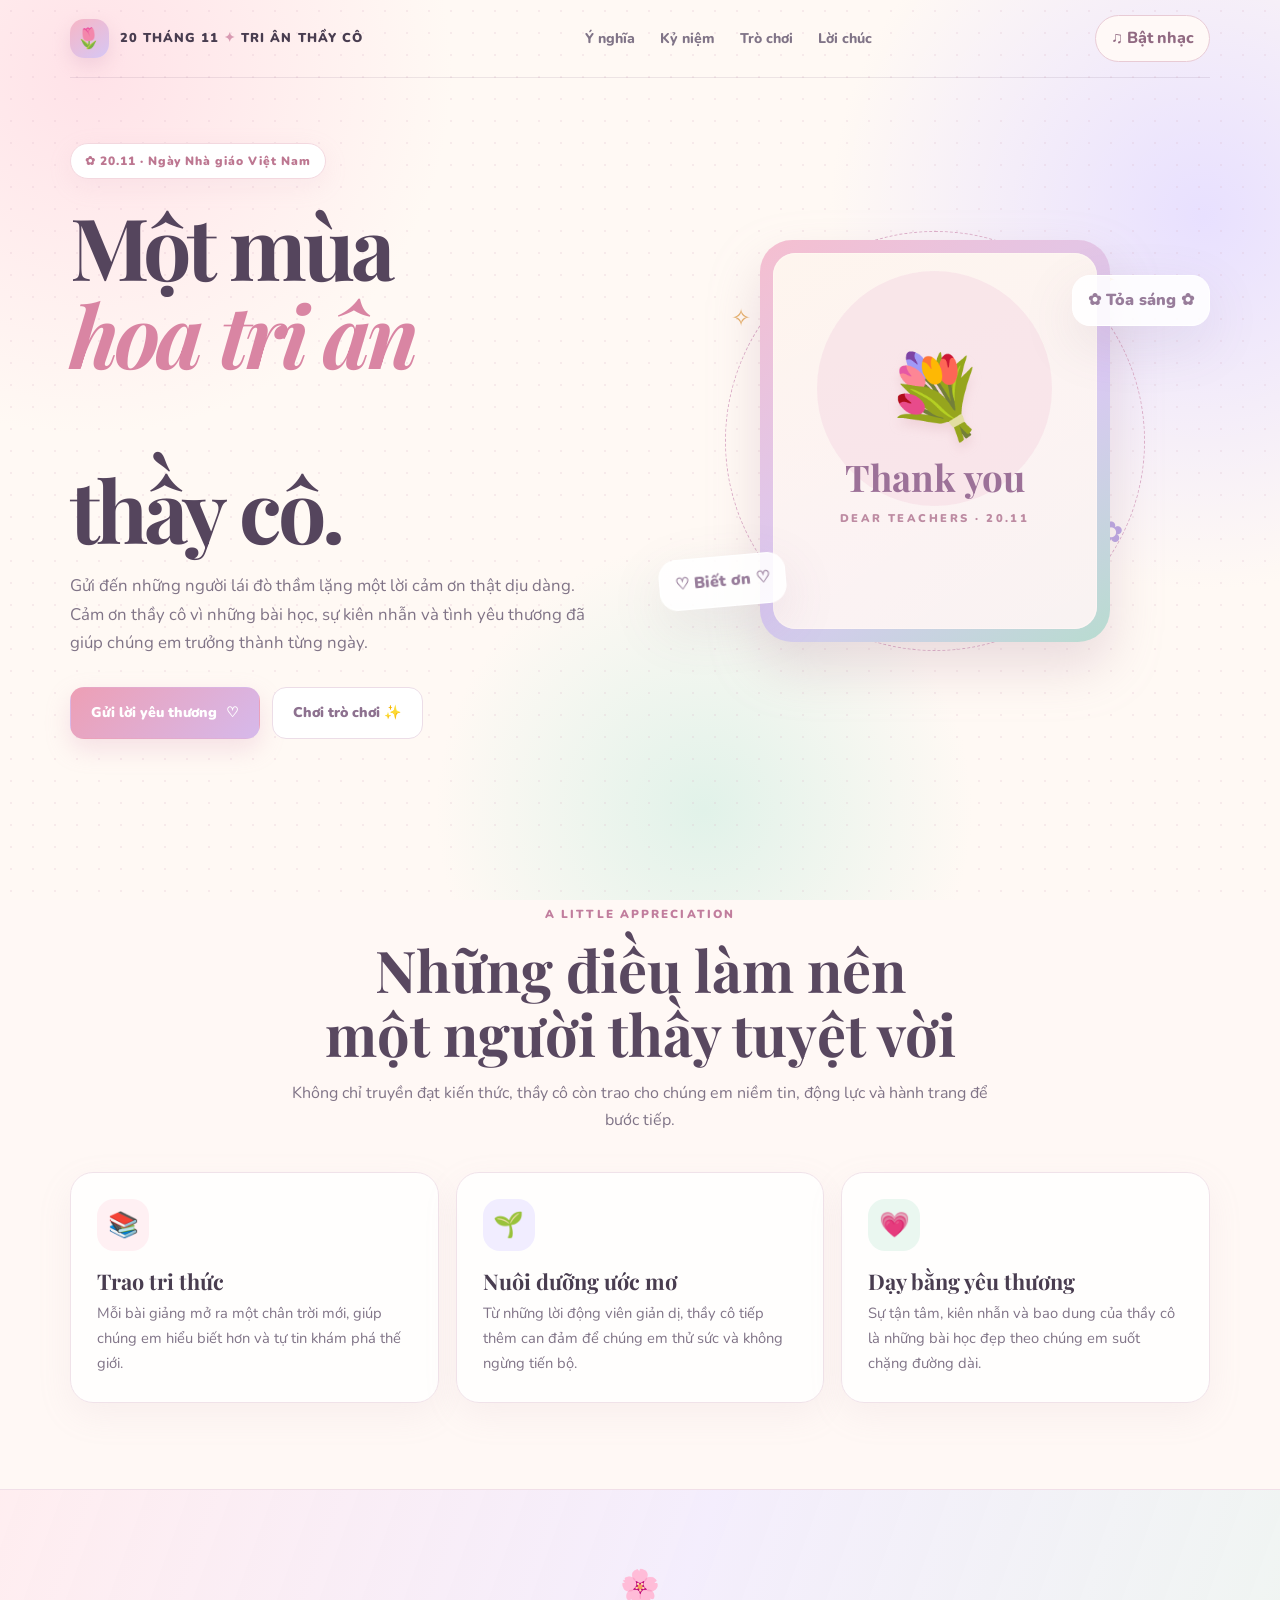
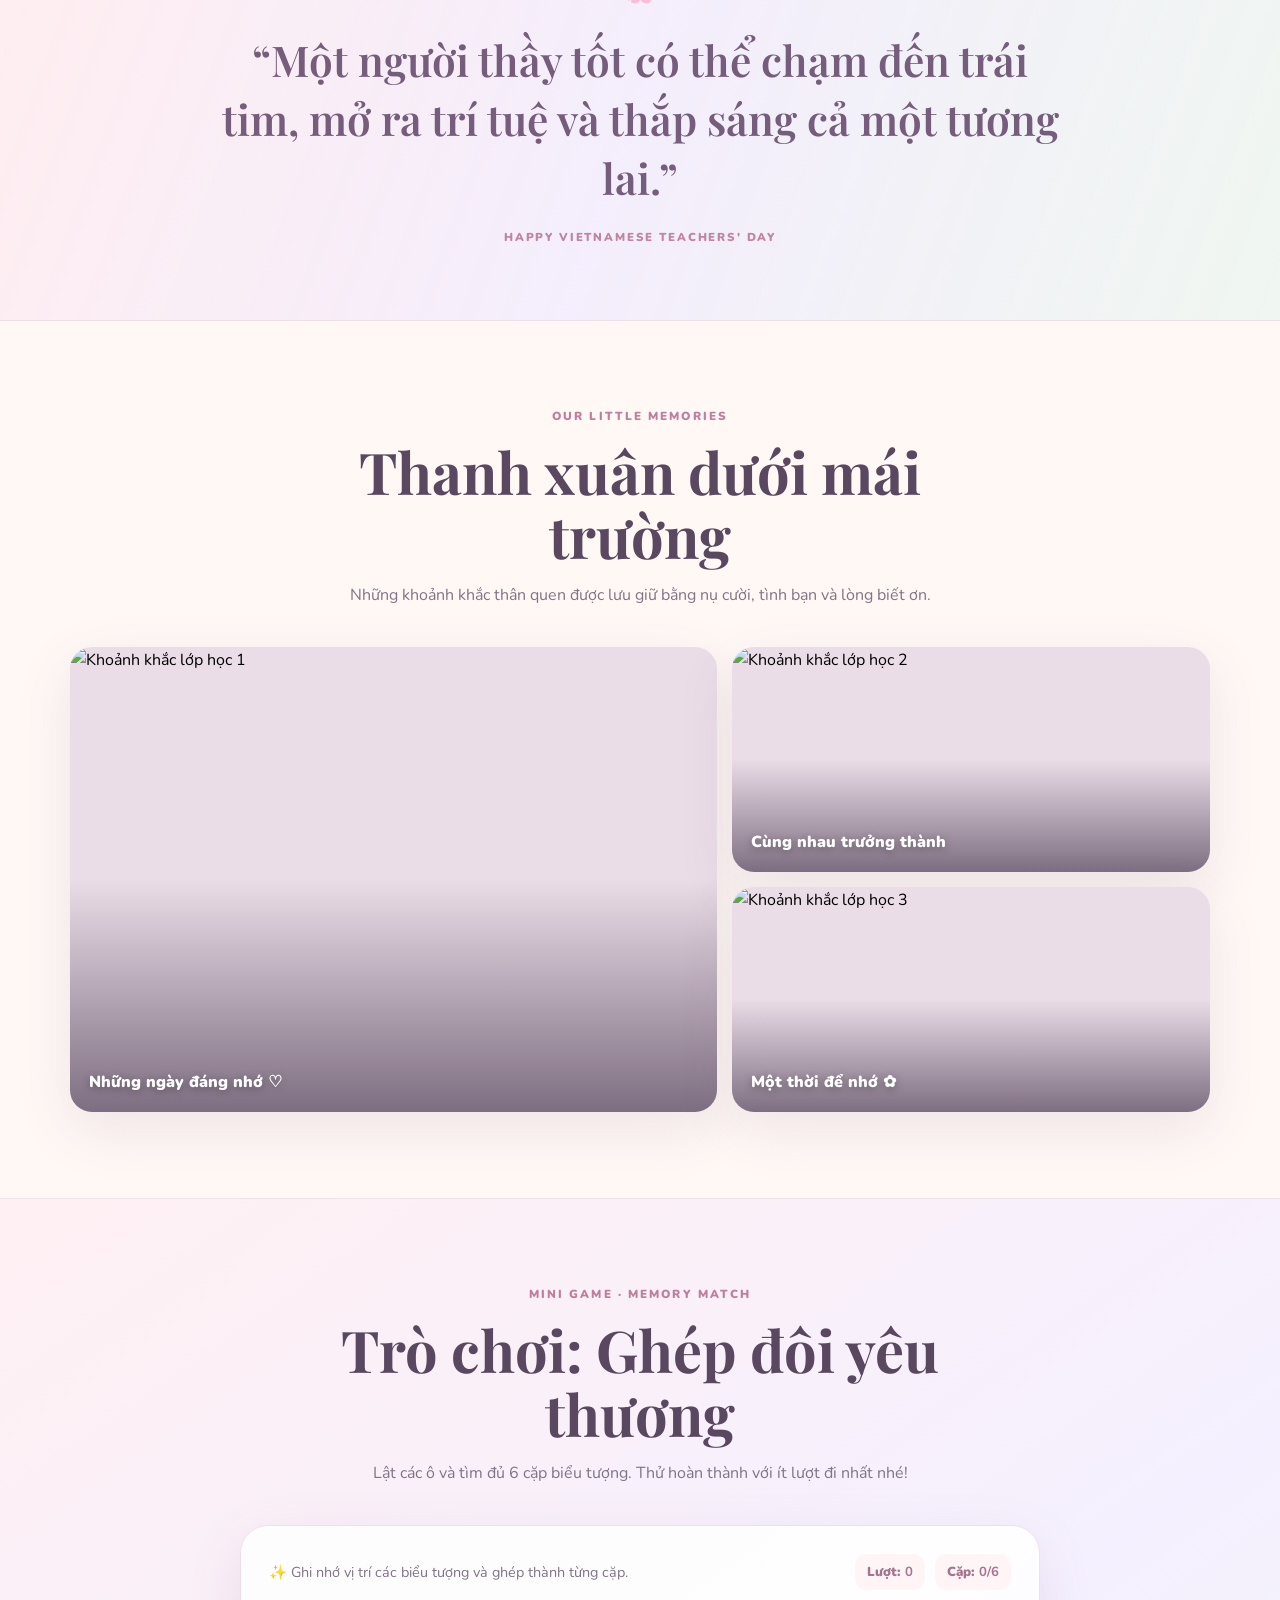
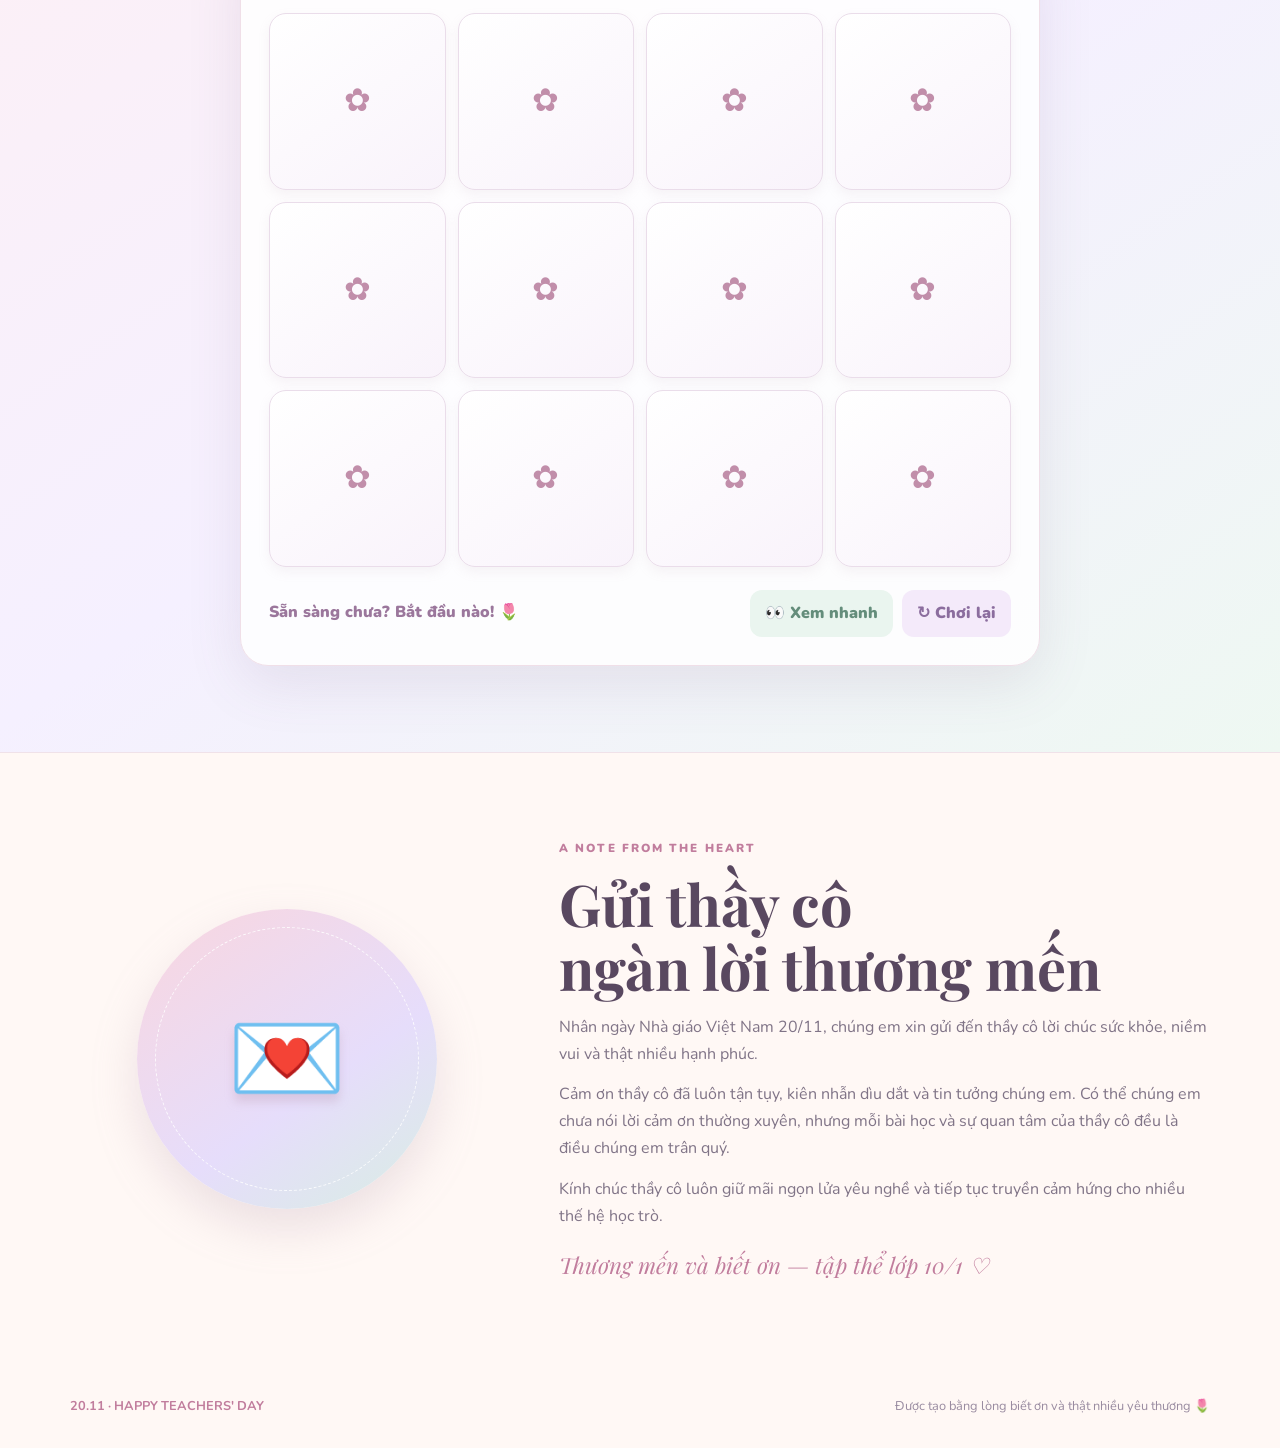
==== website-20-11-cute-pro-game.html @ ac5d414c "Rename index.html to website-20-11-cute-pro-game.html" ====
<!doctype html>
<html lang="vi">
<head>
<meta charset="utf-8">
<meta name="viewport" content="width=device-width,initial-scale=1">
<meta name="theme-color" content="#fff4f0">
<title>20/11 — Gửi ngàn lời tri ân</title>
<meta name="description" content="Một góc nhỏ dễ thương để gửi lời biết ơn đến thầy cô nhân ngày Nhà giáo Việt Nam 20/11.">
<link rel="preconnect" href="https://fonts.googleapis.com">
<link rel="preconnect" href="https://fonts.gstatic.com" crossorigin>
<link href="https://fonts.googleapis.com/css2?family=DM+Sans:wght@400;500;600;700;800&family=Nunito:wght@400;500;600;700;800;900&family=Playfair+Display:wght@600;700&display=swap" rel="stylesheet">
<style>
:root{
 --ink:#493d50;--muted:#807487;--pink:#ef9db2;--pink2:#ffd9df;--lav:#c9b9ec;
 --cream:#fff9ef;--mint:#c7e5d9;--yellow:#f5d995;--white:#fffdfb;
 --shadow:0 18px 55px rgba(119,91,120,.12);--line:rgba(116,91,122,.13);
 --sans:"Nunito","DM Sans",sans-serif;--serif:"Playfair Display",Georgia,serif;
}
*{box-sizing:border-box}html{scroll-behavior:smooth}
body{margin:0;color:var(--ink);font-family:var(--sans);line-height:1.7;overflow-x:hidden;background:#fff8f5}
body:before{content:"";position:fixed;inset:0;z-index:-3;background:
 radial-gradient(circle at 7% 8%,#ffe2e8 0,transparent 25%),
 radial-gradient(circle at 94% 24%,#e8e0ff 0,transparent 27%),
 radial-gradient(circle at 55% 90%,#e1f2e9 0,transparent 25%),#fff9f4}
body:after{content:"";position:fixed;inset:0;z-index:-2;pointer-events:none;opacity:.22;background-image:radial-gradient(#d8b8c7 1px,transparent 1px);background-size:22px 22px}
a{color:inherit;text-decoration:none}button{font:inherit}.wrap{width:min(1140px,calc(100% - 42px));margin:auto}
header{height:78px;display:flex;align-items:center;justify-content:space-between;border-bottom:1px solid var(--line);position:relative;z-index:5}
.brand{display:flex;align-items:center;gap:11px;font-weight:900;letter-spacing:.08em;font-size:.8rem}
.brand-icon{width:39px;height:39px;border-radius:14px;background:linear-gradient(145deg,#f7b6c5,#d6c7f5);display:grid;place-items:center;color:white;font-size:1.25rem;box-shadow:0 7px 18px #d8a9c455}
nav{display:flex;gap:25px;color:var(--muted);font-size:.88rem;font-weight:800}nav a:hover{color:#d87999}
.music{border:1px solid #e8cbd5;background:#fff9f7;color:#916a82;border-radius:99px;padding:9px 15px;font-weight:800;cursor:pointer;transition:.2s}.music:hover{transform:translateY(-2px);box-shadow:var(--shadow)}
.hero{min-height:650px;display:grid;grid-template-columns:1fr 1fr;align-items:center;gap:38px;padding:65px 0 80px;position:relative}
.pill{display:inline-flex;align-items:center;gap:8px;background:#fff;border:1px solid #f3d8df;border-radius:99px;padding:7px 14px;color:#bd7791;font-size:.75rem;font-weight:900;letter-spacing:.08em;box-shadow:0 7px 25px #dcaec022}
h1{font:700 clamp(3.4rem,6.7vw,6.2rem)/1.02 var(--serif);letter-spacing:-.045em;margin:23px 0 20px;color:#55455d}
h1 span{display:block;color:#d985a3;font-style:italic}
.hero p{color:var(--muted);font-size:1.05rem;max-width:520px}
.actions{display:flex;gap:12px;flex-wrap:wrap;margin-top:29px}.btn{display:inline-flex;align-items:center;justify-content:center;gap:9px;padding:13px 20px;border-radius:14px;font-weight:900;font-size:.88rem;transition:.25s;cursor:pointer;border:1px solid transparent}
.btn-primary{background:linear-gradient(135deg,#ed9fb5,#d6b9eb);color:white;box-shadow:0 10px 24px #d99bb744}.btn-primary:hover{transform:translateY(-4px);box-shadow:0 15px 30px #d99bb766}
.btn-soft{background:#fff;border-color:#ecdde7;color:#8d718f}.btn-soft:hover{border-color:#d9bce6;transform:translateY(-3px)}
.hero-art{min-height:475px;position:relative;display:grid;place-items:center}
.art-halo{position:absolute;width:min(420px,88%);aspect-ratio:1;border-radius:50%;border:1px dashed #dcaec8;animation:spin 42s linear infinite}
.art-halo:before,.art-halo:after{content:"✿";position:absolute;color:#e7a3b8;font-size:1.8rem}.art-halo:before{top:8%;left:15%}.art-halo:after{right:5%;bottom:22%;color:#b9a5e2}
@keyframes spin{to{transform:rotate(360deg)}}
.book{width:min(350px,76%);aspect-ratio:4/4.6;position:relative;filter:drop-shadow(0 25px 25px #b18ca044);animation:bob 5s ease-in-out infinite}
@keyframes bob{0%,100%{transform:translateY(0) rotate(-2deg)}50%{transform:translateY(-13px) rotate(1deg)}}
.book-cover{height:100%;border-radius:32px;background:linear-gradient(145deg,#f5bfd0,#d9c9f2 58%,#b8dcd0);padding:13px;position:relative;overflow:hidden}
.book-cover:before{content:"";position:absolute;inset:13px;border:1px solid #ffffffa8;border-radius:23px}
.book-content{height:100%;border-radius:22px;background:linear-gradient(160deg,#fff9f0ed,#fff5f5e8);display:flex;align-items:center;justify-content:center;flex-direction:column;text-align:center;position:relative;overflow:hidden}
.book-content:before{content:"";position:absolute;width:235px;height:235px;border-radius:50%;background:#f8dfe6;top:18px;opacity:.65}
.book-flower{position:relative;font-size:5rem;line-height:1.1;filter:drop-shadow(0 7px 5px #d9a5b044);animation:flower 4s ease-in-out infinite}
@keyframes flower{50%{transform:rotate(8deg) scale(1.06)}}
.book-content strong{position:relative;font:700 2.3rem var(--serif);color:#9c7198;margin-top:10px}.book-content small{position:relative;color:#bd8ba2;font-size:.7rem;font-weight:900;letter-spacing:.22em;margin-top:8px}
.floating{position:absolute;border-radius:18px;background:#ffffffdf;border:1px solid #fff;box-shadow:var(--shadow);padding:11px 15px;color:#987d9b;font-weight:900;animation:bob 4.5s ease-in-out infinite}.float-a{left:0;bottom:15%;transform:rotate(-5deg)}.float-b{right:0;top:15%;animation-delay:-2s}.spark{position:absolute;color:#e6af68;font-size:1.5rem;animation:twinkle 2.4s ease-in-out infinite}.s1{top:12%;right:17%}.s2{bottom:13%;right:18%;animation-delay:1s}.s3{left:13%;top:20%;animation-delay:.6s}
@keyframes twinkle{0%,100%{opacity:.35;transform:scale(.7) rotate(0)}50%{opacity:1;transform:scale(1.25) rotate(25deg)}}
section.content{padding:86px 0}.heading{text-align:center;max-width:700px;margin:0 auto 38px}.eyebrow{font-size:.73rem;color:#c17d9d;font-weight:1000;letter-spacing:.18em;text-transform:uppercase}
h2{font:700 clamp(2.3rem,4.5vw,3.7rem)/1.12 var(--serif);color:#594860;margin:12px 0 14px}.heading p{color:var(--muted);margin:0}
.cards{display:grid;grid-template-columns:repeat(3,1fr);gap:17px}.card{background:#ffffffc9;border:1px solid #f0e2e9;border-radius:23px;padding:26px;box-shadow:0 12px 35px #b89cb01a;transition:.3s}.card:hover{transform:translateY(-8px) rotate(-.5deg);box-shadow:var(--shadow);border-color:#e8c3d3}
.card-icon{width:52px;height:52px;border-radius:17px;display:grid;place-items:center;font-size:1.55rem;background:#fff0f3}.card:nth-child(2) .card-icon{background:#f1edff}.card:nth-child(3) .card-icon{background:#eaf7f0}
.card h3{font:700 1.35rem var(--serif);margin:16px 0 6px}.card p{color:var(--muted);font-size:.92rem;margin:0}
.quote{padding:70px 0;text-align:center;background:linear-gradient(110deg,#ffe8edaa,#f0eaffbb,#e8f5eeaa);border-block:1px solid #f1dfe8}
.quote .flower{font-size:2rem}.quote blockquote{max-width:850px;margin:15px auto;font:600 clamp(1.6rem,3.4vw,2.65rem)/1.4 var(--serif);color:#765d7c}.quote small{font-weight:1000;letter-spacing:.16em;color:#bf85a1;font-size:.72rem}
.gallery{display:grid;grid-template-columns:1.15fr .85fr;grid-template-rows:225px 225px;gap:15px}.photo{border:0;padding:0;border-radius:22px;overflow:hidden;position:relative;background:#eadde7;cursor:pointer;box-shadow:var(--shadow);text-align:left}.photo:first-child{grid-row:span 2}.photo img{width:100%;height:100%;object-fit:cover;display:block;transition:transform .65s}.photo:hover img{transform:scale(1.07)}.photo:after{content:"";position:absolute;inset:50% 0 0;background:linear-gradient(transparent,#36243e99)}.caption{position:absolute;bottom:16px;left:19px;color:white;z-index:1;font-weight:900;text-shadow:0 2px 8px #0005}
.message{display:grid;grid-template-columns:.8fr 1.2fr;gap:55px;align-items:center}.letter-art{width:min(300px,100%);aspect-ratio:1;margin:auto;border-radius:50%;background:linear-gradient(145deg,#f9d6df,#e6ddfb 60%,#d8eee3);display:grid;place-items:center;position:relative;box-shadow:0 20px 45px #b99eb044;animation:bob 6s ease-in-out infinite}.letter-art:before{content:"";position:absolute;inset:18px;border:1px dashed #ffffffd9;border-radius:50%}.letter-art span{font-size:6rem;filter:drop-shadow(0 8px 5px #b18ca044)}
.message-copy{color:var(--muted)}.message-copy p{margin:0 0 13px}.sign{font:italic 1.4rem var(--serif);color:#c17d9d;margin-top:20px}
.game-section{background:linear-gradient(145deg,#fff0f3,#f5f0ff 55%,#eef8f2);border-block:1px solid #f0e2e9}
.game-panel{max-width:800px;margin:auto;background:#ffffffd9;border:1px solid #f0dfe8;border-radius:28px;padding:28px;box-shadow:var(--shadow)}
.game-top{display:flex;justify-content:space-between;gap:15px;align-items:center;flex-wrap:wrap}.game-top p{margin:0;color:var(--muted);font-size:.9rem}.game-stats{display:flex;gap:10px}.stat{background:#fff4f6;border-radius:12px;padding:7px 12px;color:#a47491;font-size:.82rem;font-weight:900}
.memory-grid{display:grid;grid-template-columns:repeat(4,1fr);gap:12px;margin:23px 0}
.tile{border:1px solid #eaddea;background:linear-gradient(145deg,#fff,#f9f3fb);border-radius:17px;aspect-ratio:1;cursor:pointer;display:grid;place-items:center;font-size:2rem;color:#c18eaa;box-shadow:0 5px 12px #b99eb01c;transition:transform .2s,background .2s;position:relative;overflow:hidden}
.tile:hover{transform:translateY(-3px)}.tile .face{display:none}.tile.flipped,.tile.matched{background:linear-gradient(145deg,#fff0f4,#f0eaff);border-color:#e3bfd2}.tile.flipped .back,.tile.matched .back{display:none}.tile.flipped .face,.tile.matched .face{display:block}.tile.matched{background:#edf8f1;border-color:#b9dfcb;cursor:default}
.game-bottom{display:flex;align-items:center;justify-content:space-between;gap:15px;flex-wrap:wrap}.game-message{font-weight:900;color:#9b779c;min-height:28px}.game-actions{display:flex;gap:9px}.game-btn{border:0;border-radius:12px;padding:10px 15px;font-weight:900;cursor:pointer}.restart{background:#f4eafa;color:#8b6d9e}.hint{background:#eaf5ef;color:#648d7b}.win-note{display:none;text-align:center;padding:15px;background:#edf8f1;border-radius:15px;color:#648d7b;font-weight:900;margin-top:15px}.win-note.show{display:block;animation:pop .45s ease}
@keyframes pop{0%{transform:scale(.8);opacity:0}100%{transform:scale(1);opacity:1}}
footer{padding:30px 0;color:#998ba0;font-size:.8rem}.foot{display:flex;justify-content:space-between;gap:15px;align-items:center}.foot strong{color:#c17d9d}
.reveal{opacity:0;transform:translateY(25px);transition:opacity .8s,transform .8s}.reveal.show{opacity:1;transform:none}
.lightbox{position:fixed;inset:0;background:#241a2beF;z-index:20;display:none;align-items:center;justify-content:center;padding:22px}.lightbox.open{display:flex}.lightbox img{max-width:100%;max-height:86vh;object-fit:contain;border-radius:12px}.close{position:absolute;right:20px;top:18px;width:42px;height:42px;border:1px solid #ffffff77;border-radius:50%;background:#ffffff15;color:white;font-size:1.5rem;cursor:pointer}
.confetti{position:fixed;z-index:30;top:-20px;width:9px;height:14px;pointer-events:none;animation:fall 2.7s linear forwards;border-radius:3px}@keyframes fall{to{transform:translateY(110vh) rotate(720deg);opacity:0}}
@media(max-width:800px){nav{display:none}.hero{grid-template-columns:1fr;padding:45px 0 65px;gap:0}.hero-art{order:-1;min-height:410px}.cards{grid-template-columns:1fr}.card{padding:23px}.message{grid-template-columns:1fr;gap:30px}.letter-art{max-width:220px}.letter-art span{font-size:4.7rem}section.content{padding:68px 0}}
@media(max-width:500px){.wrap{width:calc(100% - 30px)}header{height:68px}.brand{font-size:.66rem}.music{font-size:.73rem;padding:8px 11px}h1{font-size:3.35rem}.hero-art{min-height:340px}.book{width:68%}.book-flower{font-size:4rem}.book-content strong{font-size:1.9rem}.float-a{left:-3px;bottom:12%}.float-b{right:-2px;top:10%}.gallery{grid-template-columns:1fr;grid-template-rows:230px 180px 180px}.photo:first-child{grid-row:auto}.memory-grid{gap:8px}.tile{border-radius:13px;font-size:1.7rem}.game-panel{padding:17px}.foot{flex-direction:column;text-align:center}.hero p{font-size:.96rem}}
@media(prefers-reduced-motion:reduce){*,*:before,*:after{animation:none!important;transition:none!important;scroll-behavior:auto!important}.reveal{opacity:1;transform:none}}
</style>
</head>
<body>
<header class="wrap">
<a class="brand" href="#top"><span class="brand-icon">🌷</span><span>20 THÁNG 11 <span style="color:#d99ab2">✦</span> TRI ÂN THẦY CÔ</span></a>
<nav><a href="#meaning">Ý nghĩa</a><a href="#moments">Kỷ niệm</a><a href="#game">Trò chơi</a><a href="#message">Lời chúc</a></nav>
<button class="music" id="musicToggle">♫ <span id="musicLabel">Bật nhạc</span></button>
</header>
<main id="top">
<section class="wrap hero">
<div>
<div class="pill">✿ 20.11 · Ngày Nhà giáo Việt Nam</div>
<h1>Một mùa<br><span>hoa tri ân</span><br>thầy cô.</h1>
<p>Gửi đến những người lái đò thầm lặng một lời cảm ơn thật dịu dàng. Cảm ơn thầy cô vì những bài học, sự kiên nhẫn và tình yêu thương đã giúp chúng em trưởng thành từng ngày.</p>
<div class="actions"><a class="btn btn-primary" href="#message">Gửi lời yêu thương <span>♡</span></a><a class="btn btn-soft" href="#game">Chơi trò chơi ✨</a></div>
</div>
<div class="hero-art">
<div class="art-halo"></div><span class="spark s1">✧</span><span class="spark s2">✦</span><span class="spark s3">✧</span>
<div class="book"><div class="book-cover"><div class="book-content"><div class="book-flower">💐</div><strong>Thank you</strong><small>DEAR TEACHERS · 20.11</small></div></div></div>
<div class="floating float-a">♡ Biết ơn ♡</div><div class="floating float-b">✿ Tỏa sáng ✿</div>
</div>
</section>

<section class="content wrap reveal" id="meaning">
<div class="heading"><div class="eyebrow">A little appreciation</div><h2>Những điều làm nên<br>một người thầy tuyệt vời</h2><p>Không chỉ truyền đạt kiến thức, thầy cô còn trao cho chúng em niềm tin, động lực và hành trang để bước tiếp.</p></div>
<div class="cards">
<article class="card"><div class="card-icon">📚</div><h3>Trao tri thức</h3><p>Mỗi bài giảng mở ra một chân trời mới, giúp chúng em hiểu biết hơn và tự tin khám phá thế giới.</p></article>
<article class="card"><div class="card-icon">🌱</div><h3>Nuôi dưỡng ước mơ</h3><p>Từ những lời động viên giản dị, thầy cô tiếp thêm can đảm để chúng em thử sức và không ngừng tiến bộ.</p></article>
<article class="card"><div class="card-icon">💗</div><h3>Dạy bằng yêu thương</h3><p>Sự tận tâm, kiên nhẫn và bao dung của thầy cô là những bài học đẹp theo chúng em suốt chặng đường dài.</p></article>
</div>
</section>

<section class="quote reveal"><div class="wrap"><div class="flower">🌸</div><blockquote>“Một người thầy tốt có thể chạm đến trái tim, mở ra trí tuệ và thắp sáng cả một tương lai.”</blockquote><small>HAPPY VIETNAMESE TEACHERS' DAY</small></div></section>

<section class="content wrap reveal" id="moments">
<div class="heading"><div class="eyebrow">Our little memories</div><h2>Thanh xuân dưới mái trường</h2><p>Những khoảnh khắc thân quen được lưu giữ bằng nụ cười, tình bạn và lòng biết ơn.</p></div>
<div class="gallery">
<button class="photo" data-full="https://raw.githubusercontent.com/phong582/20-11-lop-10-1/main/images/IMG_20261118_100727.jpg"><img loading="lazy" src="https://raw.githubusercontent.com/phong582/20-11-lop-10-1/main/images/IMG_20261118_100727.jpg" alt="Khoảnh khắc lớp học 1"><span class="caption">Những ngày đáng nhớ ♡</span></button>
<button class="photo" data-full="https://raw.githubusercontent.com/phong582/20-11-lop-10-1/main/images/IMG_20261118_100655.jpg"><img loading="lazy" src="https://raw.githubusercontent.com/phong582/20-11-lop-10-1/main/images/IMG_20261118_100655.jpg" alt="Khoảnh khắc lớp học 2"><span class="caption">Cùng nhau trưởng thành</span></button>
<button class="photo" data-full="https://raw.githubusercontent.com/phong582/20-11-lop-10-1/main/images/IMG_20261118_100647.jpg"><img loading="lazy" src="https://raw.githubusercontent.com/phong582/20-11-lop-10-1/main/images/IMG_20261118_100647.jpg" alt="Khoảnh khắc lớp học 3"><span class="caption">Một thời để nhớ ✿</span></button>
</div>
</section>

<section class="content game-section reveal" id="game">
<div class="wrap">
<div class="heading"><div class="eyebrow">Mini game · Memory match</div><h2>Trò chơi: Ghép đôi yêu thương</h2><p>Lật các ô và tìm đủ 6 cặp biểu tượng. Thử hoàn thành với ít lượt đi nhất nhé!</p></div>
<div class="game-panel">
<div class="game-top"><p>✨ Ghi nhớ vị trí các biểu tượng và ghép thành từng cặp.</p><div class="game-stats"><span class="stat">Lượt: <b id="moves">0</b></span><span class="stat">Cặp: <b id="pairs">0/6</b></span></div></div>
<div class="memory-grid" id="memoryGrid" aria-label="Bảng trò chơi ghép cặp"></div>
<div class="game-bottom"><div class="game-message" id="gameMessage" aria-live="polite">Sẵn sàng chưa? Bắt đầu nào! 🌷</div><div class="game-actions"><button class="game-btn hint" id="peek">👀 Xem nhanh</button><button class="game-btn restart" id="restart">↻ Chơi lại</button></div></div>
<div class="win-note" id="winNote">🎉 Tuyệt vời! Bạn đã tìm đủ 6 cặp. Một món quà nhỏ gửi đến thầy cô! 💐</div>
</div>
</div>
</section>

<section class="content wrap reveal" id="message">
<div class="message">
<div class="letter-art"><span>💌</span></div>
<div><div class="eyebrow">A note from the heart</div><h2>Gửi thầy cô<br>ngàn lời thương mến</h2>
<div class="message-copy"><p>Nhân ngày Nhà giáo Việt Nam 20/11, chúng em xin gửi đến thầy cô lời chúc sức khỏe, niềm vui và thật nhiều hạnh phúc.</p><p>Cảm ơn thầy cô đã luôn tận tụy, kiên nhẫn dìu dắt và tin tưởng chúng em. Có thể chúng em chưa nói lời cảm ơn thường xuyên, nhưng mỗi bài học và sự quan tâm của thầy cô đều là điều chúng em trân quý.</p><p>Kính chúc thầy cô luôn giữ mãi ngọn lửa yêu nghề và tiếp tục truyền cảm hứng cho nhiều thế hệ học trò.</p></div>
<div class="sign">Thương mến và biết ơn — tập thể lớp 10/1 ♡</div></div>
</div>
</section>
</main>
<footer><div class="wrap foot"><div><strong>20.11 · HAPPY TEACHERS' DAY</strong></div><div>Được tạo bằng lòng biết ơn và thật nhiều yêu thương 🌷</div></div></footer>

<audio id="bgMusic" loop preload="none"><source src="https://raw.githubusercontent.com/phong582/20-11-lop-10-1/main/audio/d128daf42d60b3a5fe95a78695c55f2a.mp3" type="audio/mpeg"></audio>
<div class="lightbox" id="lightbox" role="dialog" aria-modal="true" aria-label="Xem ảnh lớn"><button class="close" id="closeLightbox" aria-label="Đóng">×</button><img id="largeImg" alt="Ảnh phóng to"></div>
<script>
const audio=document.getElementById('bgMusic'),musicToggle=document.getElementById('musicToggle'),musicLabel=document.getElementById('musicLabel');let playing=false;
musicToggle.addEventListener('click',async()=>{if(!playing){try{await audio.play();playing=true;musicLabel.textContent='Tắt nhạc'}catch(e){musicLabel.textContent='Thử lại'}}else{audio.pause();playing=false;musicLabel.textContent='Bật nhạc'}});
const revealObserver=new IntersectionObserver(entries=>entries.forEach(entry=>{if(entry.isIntersecting){entry.target.classList.add('show');revealObserver.unobserve(entry.target)}}),{threshold:.12});
document.querySelectorAll('.reveal').forEach(el=>revealObserver.observe(el));
const lightbox=document.getElementById('lightbox'),largeImg=document.getElementById('largeImg');
document.querySelectorAll('.photo').forEach(photo=>photo.addEventListener('click',()=>{largeImg.src=photo.dataset.full;lightbox.classList.add('open');document.body.style.overflow='hidden'}));
function closeBox(){lightbox.classList.remove('open');largeImg.src='';document.body.style.overflow=''}
document.getElementById('closeLightbox').addEventListener('click',closeBox);lightbox.addEventListener('click',e=>{if(e.target===lightbox)closeBox()});document.addEventListener('keydown',e=>{if(e.key==='Escape')closeBox()});

// Mini game: 6 cặp biểu tượng, xáo trộn mỗi lần chơi.
const symbols=['🌷','📚','⭐','💗','🍀','🦋'];
const grid=document.getElementById('memoryGrid'),movesEl=document.getElementById('moves'),pairsEl=document.getElementById('pairs'),messageEl=document.getElementById('gameMessage'),winNote=document.getElementById('winNote');
let first=null,lock=false,moves=0,pairs=0,deck=[],peekTimeout=null;
function shuffle(items){const a=[...items];for(let i=a.length-1;i>0;i--){const j=Math.floor(Math.random()*(i+1));[a[i],a[j]]=[a[j],a[i]]}return a}
function renderGame(){
 clearTimeout(peekTimeout);first=null;lock=false;moves=0;pairs=0;deck=shuffle([...symbols,...symbols]);movesEl.textContent='0';pairsEl.textContent='0/6';messageEl.textContent='Sẵn sàng chưa? Bắt đầu nào! 🌷';winNote.classList.remove('show');grid.innerHTML='';
 deck.forEach((symbol,index)=>{const btn=document.createElement('button');btn.className='tile';btn.type='button';btn.setAttribute('aria-label','Ô bí mật');btn.dataset.symbol=symbol;btn.dataset.index=index;btn.innerHTML='<span class="back">✿</span><span class="face">'+symbol+'</span>';btn.addEventListener('click',()=>flip(btn));grid.appendChild(btn)});
}
function flip(tile){
 if(lock||tile.classList.contains('flipped')||tile.classList.contains('matched'))return;
 tile.classList.add('flipped');tile.setAttribute('aria-label','Biểu tượng '+tile.dataset.symbol);
 if(!first){first=tile;return}
 moves++;movesEl.textContent=moves;
 if(first.dataset.symbol===tile.dataset.symbol){
  first.classList.add('matched');tile.classList.add('matched');first.disabled=true;tile.disabled=true;first=null;pairs++;pairsEl.textContent=pairs+'/6';
  messageEl.textContent='Chính xác! Bạn tìm được một cặp rồi. ✨';
  if(pairs===6){messageEl.textContent='Bạn đã hoàn thành trò chơi!';winNote.classList.add('show');celebrate()}
 }else{
  lock=true;messageEl.textContent='Chưa trùng khớp, thử ghi nhớ vị trí nhé!';
  const previous=first;first=null;setTimeout(()=>{previous.classList.remove('flipped');tile.classList.remove('flipped');previous.setAttribute('aria-label','Ô bí mật');tile.setAttribute('aria-label','Ô bí mật');lock=false},850);
 }
}
function celebrate(){
 const colors=['#ed9fb5','#c9b9ec','#c7e5d9','#f5d995','#f6c9a8'];
 for(let i=0;i<42;i++){const bit=document.createElement('i');bit.className='confetti';bit.style.left=Math.random()*100+'vw';bit.style.background=colors[i%colors.length];bit.style.animationDelay=(Math.random()*.7)+'s';bit.style.transform='rotate('+Math.random()*180+'deg)';document.body.appendChild(bit);setTimeout(()=>bit.remove(),3600)}
}
document.getElementById('restart').addEventListener('click',renderGame);
document.getElementById('peek').addEventListener('click',()=>{if(lock||pairs===6)return;lock=true;const tiles=[...grid.children].filter(t=>!t.classList.contains('matched'));tiles.forEach(t=>t.classList.add('flipped'));messageEl.textContent='Hãy ghi nhớ thật nhanh nhé! 👀';clearTimeout(peekTimeout);peekTimeout=setTimeout(()=>{tiles.forEach(t=>{if(!t.classList.contains('matched'))t.classList.remove('flipped')});lock=false;messageEl.textContent='Đến lượt bạn ghép cặp!'},1100)});
renderGame();
</script>
</body></html>
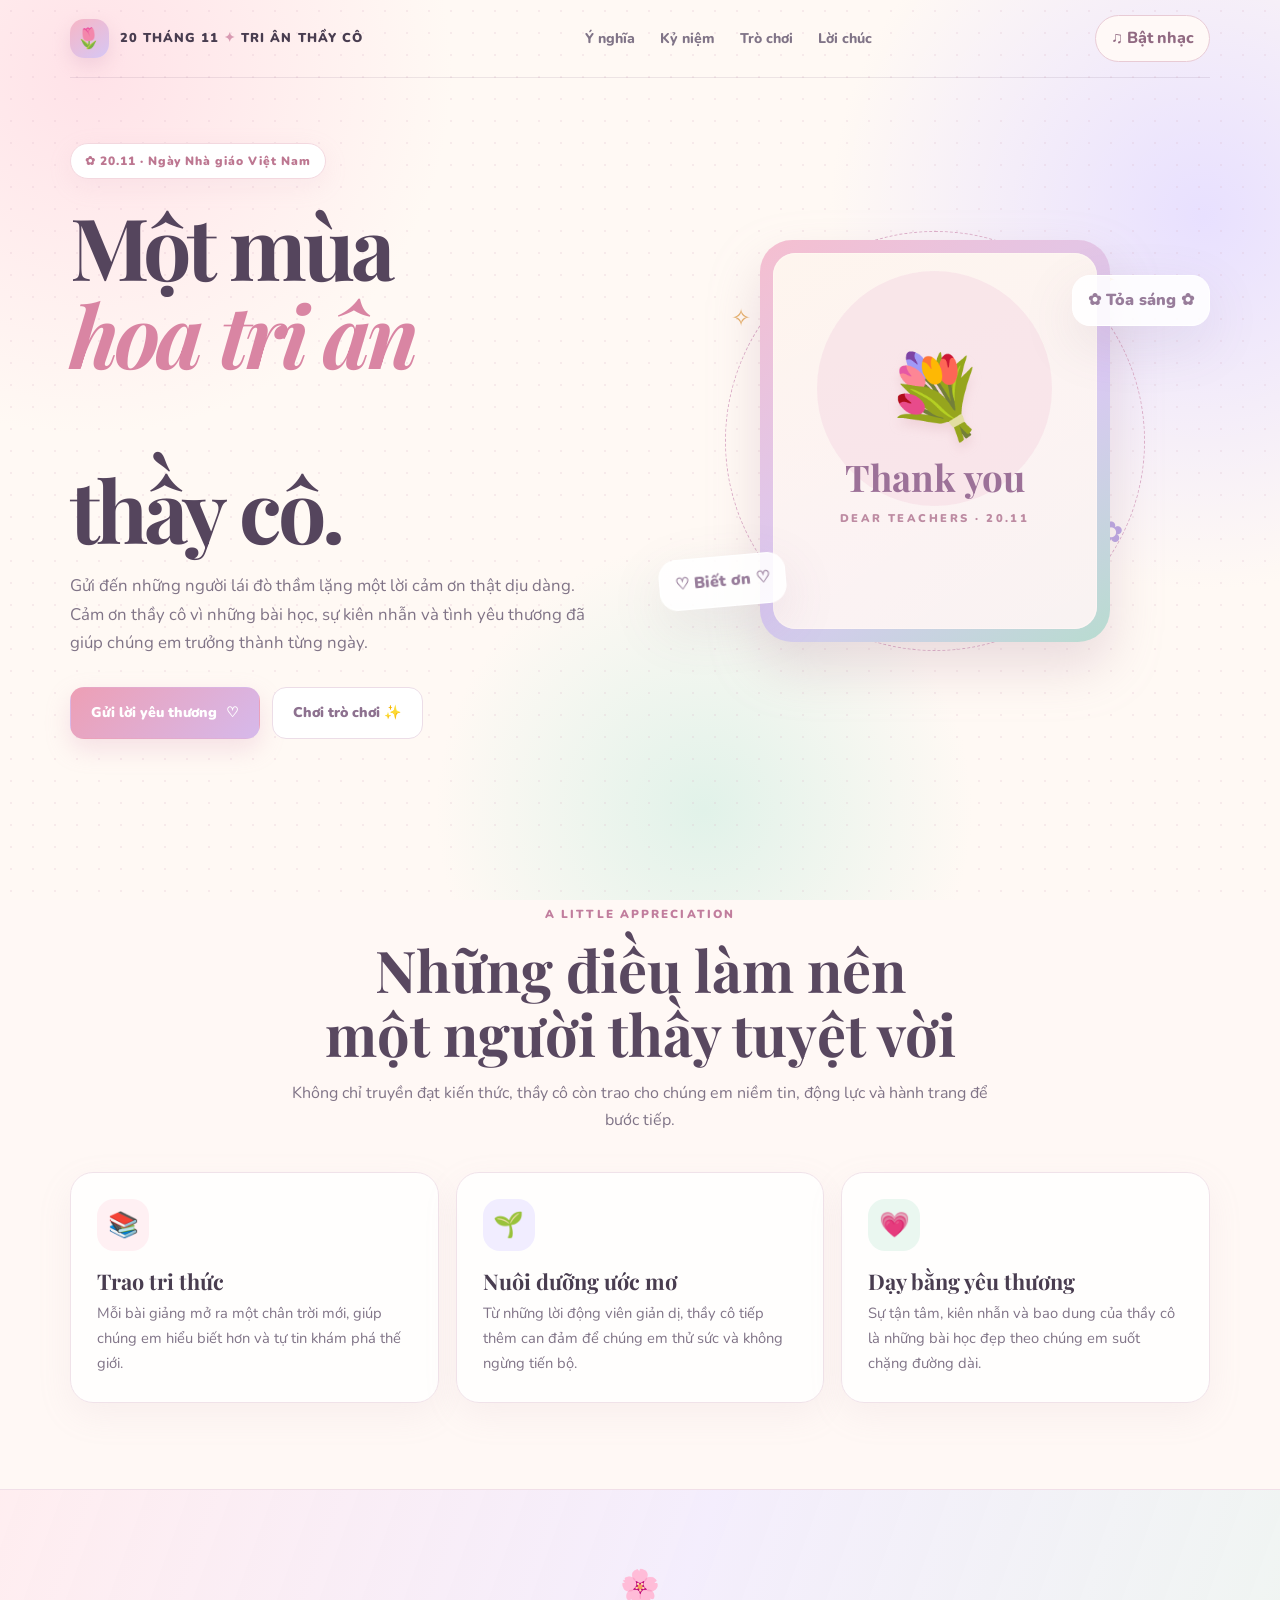
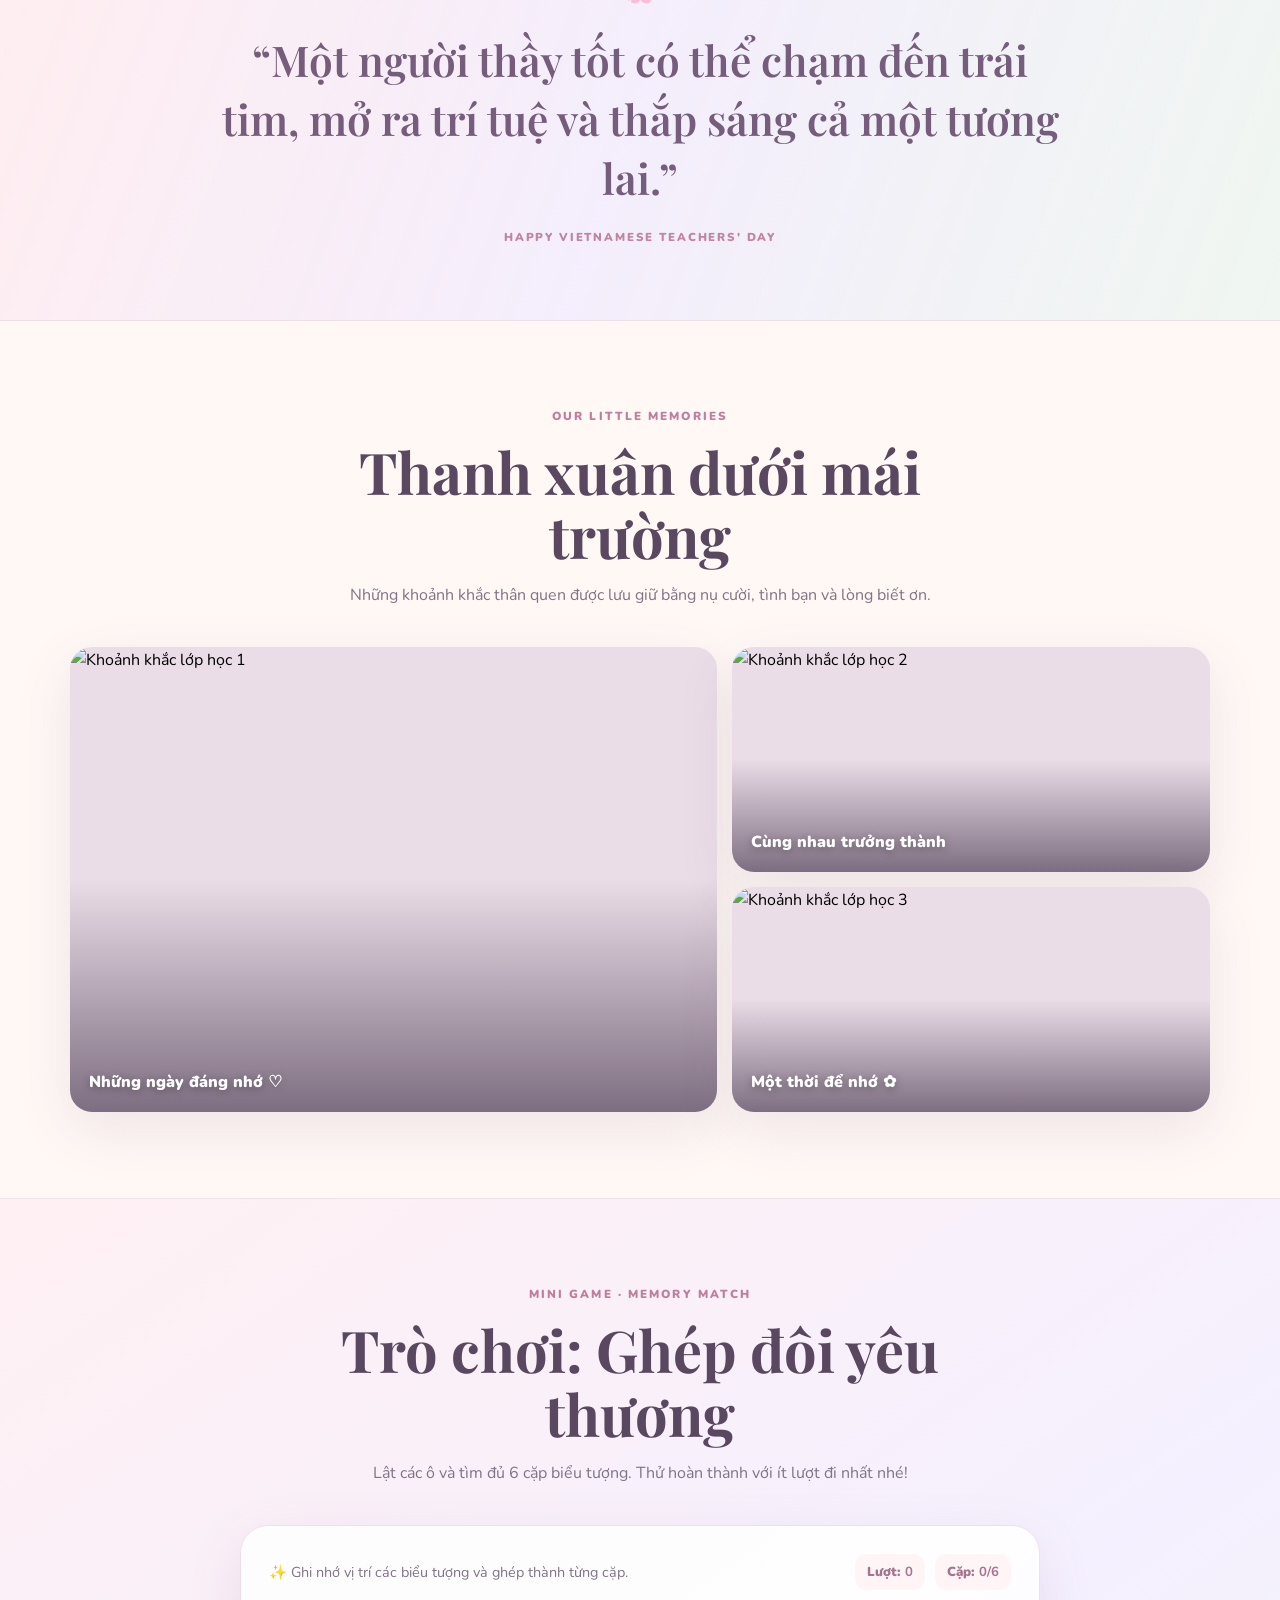
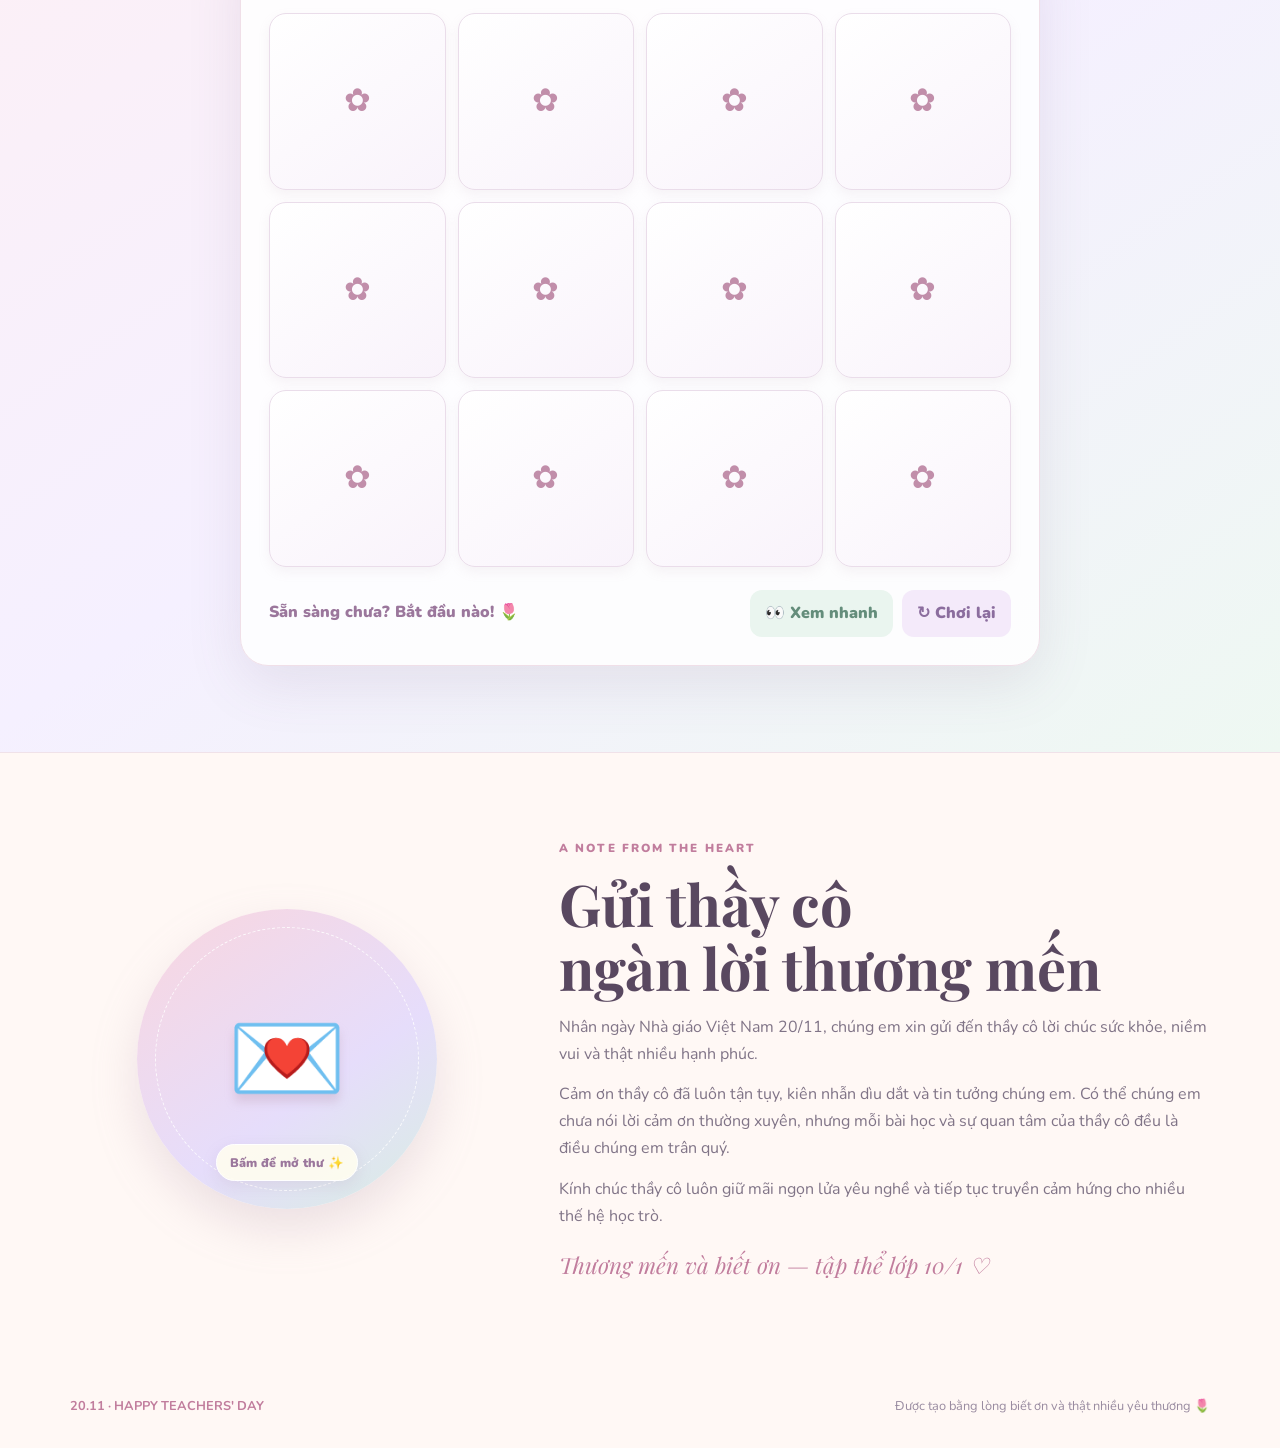
==== commit 7a47d96e: "Add files via upload" ====
--- a/website-20-11-cute-pro-game.html
+++ b/website-20-11-cute-pro-game.html
@@ -1,5 +1,3 @@
-
-
 <!doctype html>
 <html lang="vi">
 <head>
@@ -63,6 +61,8 @@
 .quote .flower{font-size:2rem}.quote blockquote{max-width:850px;margin:15px auto;font:600 clamp(1.6rem,3.4vw,2.65rem)/1.4 var(--serif);color:#765d7c}.quote small{font-weight:1000;letter-spacing:.16em;color:#bf85a1;font-size:.72rem}
 .gallery{display:grid;grid-template-columns:1.15fr .85fr;grid-template-rows:225px 225px;gap:15px}.photo{border:0;padding:0;border-radius:22px;overflow:hidden;position:relative;background:#eadde7;cursor:pointer;box-shadow:var(--shadow);text-align:left}.photo:first-child{grid-row:span 2}.photo img{width:100%;height:100%;object-fit:cover;display:block;transition:transform .65s}.photo:hover img{transform:scale(1.07)}.photo:after{content:"";position:absolute;inset:50% 0 0;background:linear-gradient(transparent,#36243e99)}.caption{position:absolute;bottom:16px;left:19px;color:white;z-index:1;font-weight:900;text-shadow:0 2px 8px #0005}
 .message{display:grid;grid-template-columns:.8fr 1.2fr;gap:55px;align-items:center}.letter-art{width:min(300px,100%);aspect-ratio:1;margin:auto;border-radius:50%;background:linear-gradient(145deg,#f9d6df,#e6ddfb 60%,#d8eee3);display:grid;place-items:center;position:relative;box-shadow:0 20px 45px #b99eb044;animation:bob 6s ease-in-out infinite}.letter-art:before{content:"";position:absolute;inset:18px;border:1px dashed #ffffffd9;border-radius:50%}.letter-art span{font-size:6rem;filter:drop-shadow(0 8px 5px #b18ca044)}
+.letter-open{border:0;background:transparent;cursor:pointer;position:relative;z-index:1;border-radius:50%;width:100%;height:100%;display:grid;place-items:center}.letter-open:focus-visible{outline:4px solid #bd8ba2;outline-offset:5px}.letter-hint{position:absolute;bottom:28px;background:#fffdf0e8;color:#9b779c;border:1px solid #fff;border-radius:99px;padding:7px 13px;font-size:.78rem;font-weight:1000;box-shadow:0 5px 16px #9d789522}
+.modal{display:none;position:fixed;inset:0;z-index:30;background:#45354f99;backdrop-filter:blur(7px);padding:20px;align-items:center;justify-content:center}.modal.open{display:flex;animation:fadeIn .25s ease}@keyframes fadeIn{from{opacity:0}to{opacity:1}}.letter-paper,.secret-paper{width:min(590px,100%);max-height:85vh;overflow:auto;background:linear-gradient(160deg,#fffdf8,#fff4f6);border:1px solid #fff;border-radius:25px;padding:clamp(24px,5vw,42px);box-shadow:0 25px 80px #35243e55;position:relative;text-align:center}.paper-flower{font-size:2.5rem}.letter-paper h3,.secret-paper h3{font:700 clamp(1.8rem,5vw,2.5rem) var(--serif);color:#9b7195;margin:10px 0 18px}.letter-paper p,.secret-paper p{color:#827487;line-height:1.9;text-align:left}.paper-sign{font:italic 1.3rem var(--serif);color:#c17d9d;margin-top:20px}.modal-close{position:absolute;right:14px;top:12px;border:0;background:#f6e8ef;color:#946d89;width:38px;height:38px;border-radius:50%;font-size:1.5rem;cursor:pointer}.paper-action{margin-top:18px;border:0;border-radius:13px;padding:12px 20px;background:linear-gradient(135deg,#ed9fb5,#d6b9eb);color:white;font-weight:1000;cursor:pointer}.secret-unlock{display:none;margin-top:15px;padding:22px;border-radius:18px;background:linear-gradient(135deg,#fff2d9,#fbe8f0,#eee9ff);border:1px dashed #d7b3cc;text-align:center;animation:pop .55s ease}.secret-unlock.show{display:block}.secret-unlock .gift{font-size:2.8rem}.secret-unlock h3{font:700 1.55rem var(--serif);color:#a16f91;margin:7px 0}.secret-unlock p{color:#806f84;margin:8px 0 0}.win-note{padding:18px}
 .message-copy{color:var(--muted)}.message-copy p{margin:0 0 13px}.sign{font:italic 1.4rem var(--serif);color:#c17d9d;margin-top:20px}
 .game-section{background:linear-gradient(145deg,#fff0f3,#f5f0ff 55%,#eef8f2);border-block:1px solid #f0e2e9}
 .game-panel{max-width:800px;margin:auto;background:#ffffffd9;border:1px solid #f0dfe8;border-radius:28px;padding:28px;box-shadow:var(--shadow)}
@@ -129,20 +129,23 @@
 <div class="game-top"><p>✨ Ghi nhớ vị trí các biểu tượng và ghép thành từng cặp.</p><div class="game-stats"><span class="stat">Lượt: <b id="moves">0</b></span><span class="stat">Cặp: <b id="pairs">0/6</b></span></div></div>
 <div class="memory-grid" id="memoryGrid" aria-label="Bảng trò chơi ghép cặp"></div>
 <div class="game-bottom"><div class="game-message" id="gameMessage" aria-live="polite">Sẵn sàng chưa? Bắt đầu nào! 🌷</div><div class="game-actions"><button class="game-btn hint" id="peek">👀 Xem nhanh</button><button class="game-btn restart" id="restart">↻ Chơi lại</button></div></div>
-<div class="win-note" id="winNote">🎉 Tuyệt vời! Bạn đã tìm đủ 6 cặp. Một món quà nhỏ gửi đến thầy cô! 💐</div>
+<div class="win-note" id="winNote">🎉 Tuyệt vời! Bạn đã tìm đủ 6 cặp. Bạn vừa mở khóa một điều bí mật!
+<div><button class="paper-action" id="openSecret">🎁 Mở món quà bí mật</button></div>
+<div class="secret-unlock" id="secretUnlock"><div class="gift">💝✨</div><h3>Món quà dành riêng cho thầy cô</h3><p>Điều quý giá nhất mà chúng em muốn gửi tặng không nằm trong hộp quà — đó là lòng biết ơn, sự trưởng thành và những cố gắng mỗi ngày. Cảm ơn thầy cô đã kiên nhẫn đồng hành cùng tập thể 10/1. Chúc thầy cô luôn mạnh khỏe, hạnh phúc và mãi giữ được ngọn lửa yêu nghề! 🌷</p><p><strong>10/1 luôn trân trọng thầy cô ♡</strong></p></div></div>
 </div>
 </div>
 </section>
 
 <section class="content wrap reveal" id="message">
 <div class="message">
-<div class="letter-art"><span>💌</span></div>
+<div class="letter-art"><button class="letter-open" id="openLetter" aria-label="Bấm để mở phong bì lời chúc"><span>💌</span><small class="letter-hint">Bấm để mở thư ✨</small></button></div>
 <div><div class="eyebrow">A note from the heart</div><h2>Gửi thầy cô<br>ngàn lời thương mến</h2>
 <div class="message-copy"><p>Nhân ngày Nhà giáo Việt Nam 20/11, chúng em xin gửi đến thầy cô lời chúc sức khỏe, niềm vui và thật nhiều hạnh phúc.</p><p>Cảm ơn thầy cô đã luôn tận tụy, kiên nhẫn dìu dắt và tin tưởng chúng em. Có thể chúng em chưa nói lời cảm ơn thường xuyên, nhưng mỗi bài học và sự quan tâm của thầy cô đều là điều chúng em trân quý.</p><p>Kính chúc thầy cô luôn giữ mãi ngọn lửa yêu nghề và tiếp tục truyền cảm hứng cho nhiều thế hệ học trò.</p></div>
 <div class="sign">Thương mến và biết ơn — tập thể lớp 10/1 ♡</div></div>
 </div>
 </section>
 </main>
+<div class="modal" id="letterModal" role="dialog" aria-modal="true" aria-labelledby="letterTitle"><div class="letter-paper"><button class="modal-close" data-close="letterModal" aria-label="Đóng thư">×</button><div class="paper-flower">🌷💌🌷</div><div class="eyebrow">A letter from class 10/1</div><h3 id="letterTitle">Gửi những người lái đò thầm lặng</h3><p>Kính gửi thầy cô thân yêu,</p><p>Nhân ngày Nhà giáo Việt Nam 20/11, tập thể lớp 10/1 xin gửi đến thầy cô lời chúc chân thành nhất. Chúc thầy cô luôn mạnh khỏe, bình an, có thật nhiều niềm vui trong cuộc sống và luôn tìm thấy hạnh phúc trên hành trình gieo mầm tri thức.</p><p>Cảm ơn thầy cô vì những bài học, sự tận tâm và cả những lần bao dung khi chúng em còn vụng về. Có thể đôi lúc chúng em chưa ngoan, chưa hiểu hết những điều thầy cô làm, nhưng chúng em sẽ luôn ghi nhớ và trân trọng.</p><p>Mong rằng mỗi ngày đến lớp của thầy cô đều có thêm một lý do để mỉm cười. Chúng em sẽ cố gắng học tập, trưởng thành và trở thành niềm tự hào của thầy cô.</p><div class="paper-sign">Với tất cả lòng biết ơn,<br>Tập thể lớp 10/1 ♡</div><button class="paper-action" data-close="letterModal">Gấp thư lại ♡</button></div></div>
 <footer><div class="wrap foot"><div><strong>20.11 · HAPPY TEACHERS' DAY</strong></div><div>Được tạo bằng lòng biết ơn và thật nhiều yêu thương 🌷</div></div></footer>
 
 <audio id="bgMusic" loop preload="none"><source src="https://raw.githubusercontent.com/phong582/20-11-lop-10-1/main/audio/d128daf42d60b3a5fe95a78695c55f2a.mp3" type="audio/mpeg"></audio>
@@ -155,7 +158,7 @@
 const lightbox=document.getElementById('lightbox'),largeImg=document.getElementById('largeImg');
 document.querySelectorAll('.photo').forEach(photo=>photo.addEventListener('click',()=>{largeImg.src=photo.dataset.full;lightbox.classList.add('open');document.body.style.overflow='hidden'}));
 function closeBox(){lightbox.classList.remove('open');largeImg.src='';document.body.style.overflow=''}
-document.getElementById('closeLightbox').addEventListener('click',closeBox);lightbox.addEventListener('click',e=>{if(e.target===lightbox)closeBox()});document.addEventListener('keydown',e=>{if(e.key==='Escape')closeBox()});
+document.getElementById('closeLightbox').addEventListener('click',closeBox);lightbox.addEventListener('click',e=>{if(e.target===lightbox)closeBox()});document.addEventListener('keydown',e=>{if(e.key==='Escape'){closeBox();letterModal.classList.remove('open');document.body.style.overflow=''}});
 
 // Mini game: 6 cặp biểu tượng, xáo trộn mỗi lần chơi.
 const symbols=['🌷','📚','⭐','💗','🍀','🦋'];
@@ -185,8 +188,15 @@
  for(let i=0;i<42;i++){const bit=document.createElement('i');bit.className='confetti';bit.style.left=Math.random()*100+'vw';bit.style.background=colors[i%colors.length];bit.style.animationDelay=(Math.random()*.7)+'s';bit.style.transform='rotate('+Math.random()*180+'deg)';document.body.appendChild(bit);setTimeout(()=>bit.remove(),3600)}
 }
 document.getElementById('restart').addEventListener('click',renderGame);
+// Mo phong bi loi chuc va dong lai khi bam nut / nen toi.
+const letterModal=document.getElementById('letterModal');
+document.getElementById('openLetter').addEventListener('click',()=>{letterModal.classList.add('open');document.body.style.overflow='hidden'});
+document.querySelectorAll('[data-close]').forEach(btn=>btn.addEventListener('click',()=>{document.getElementById(btn.dataset.close).classList.remove('open');document.body.style.overflow=''}));
+[letterModal].forEach(modal=>modal.addEventListener('click',e=>{if(e.target===modal){modal.classList.remove('open');document.body.style.overflow=''}}));
+// Qua tang chi duoc mo khoa sau khi ghep du 6 cap.
+document.getElementById('openSecret').addEventListener('click',()=>{document.getElementById('secretUnlock').classList.add('show');document.getElementById('openSecret').textContent='♡ Món quà đã được mở ♡';document.getElementById('openSecret').disabled=true});
+
 document.getElementById('peek').addEventListener('click',()=>{if(lock||pairs===6)return;lock=true;const tiles=[...grid.children].filter(t=>!t.classList.contains('matched'));tiles.forEach(t=>t.classList.add('flipped'));messageEl.textContent='Hãy ghi nhớ thật nhanh nhé! 👀';clearTimeout(peekTimeout);peekTimeout=setTimeout(()=>{tiles.forEach(t=>{if(!t.classList.contains('matched'))t.classList.remove('flipped')});lock=false;messageEl.textContent='Đến lượt bạn ghép cặp!'},1100)});
 renderGame();
 </script>
-</body></html>
-
+</body></html>
